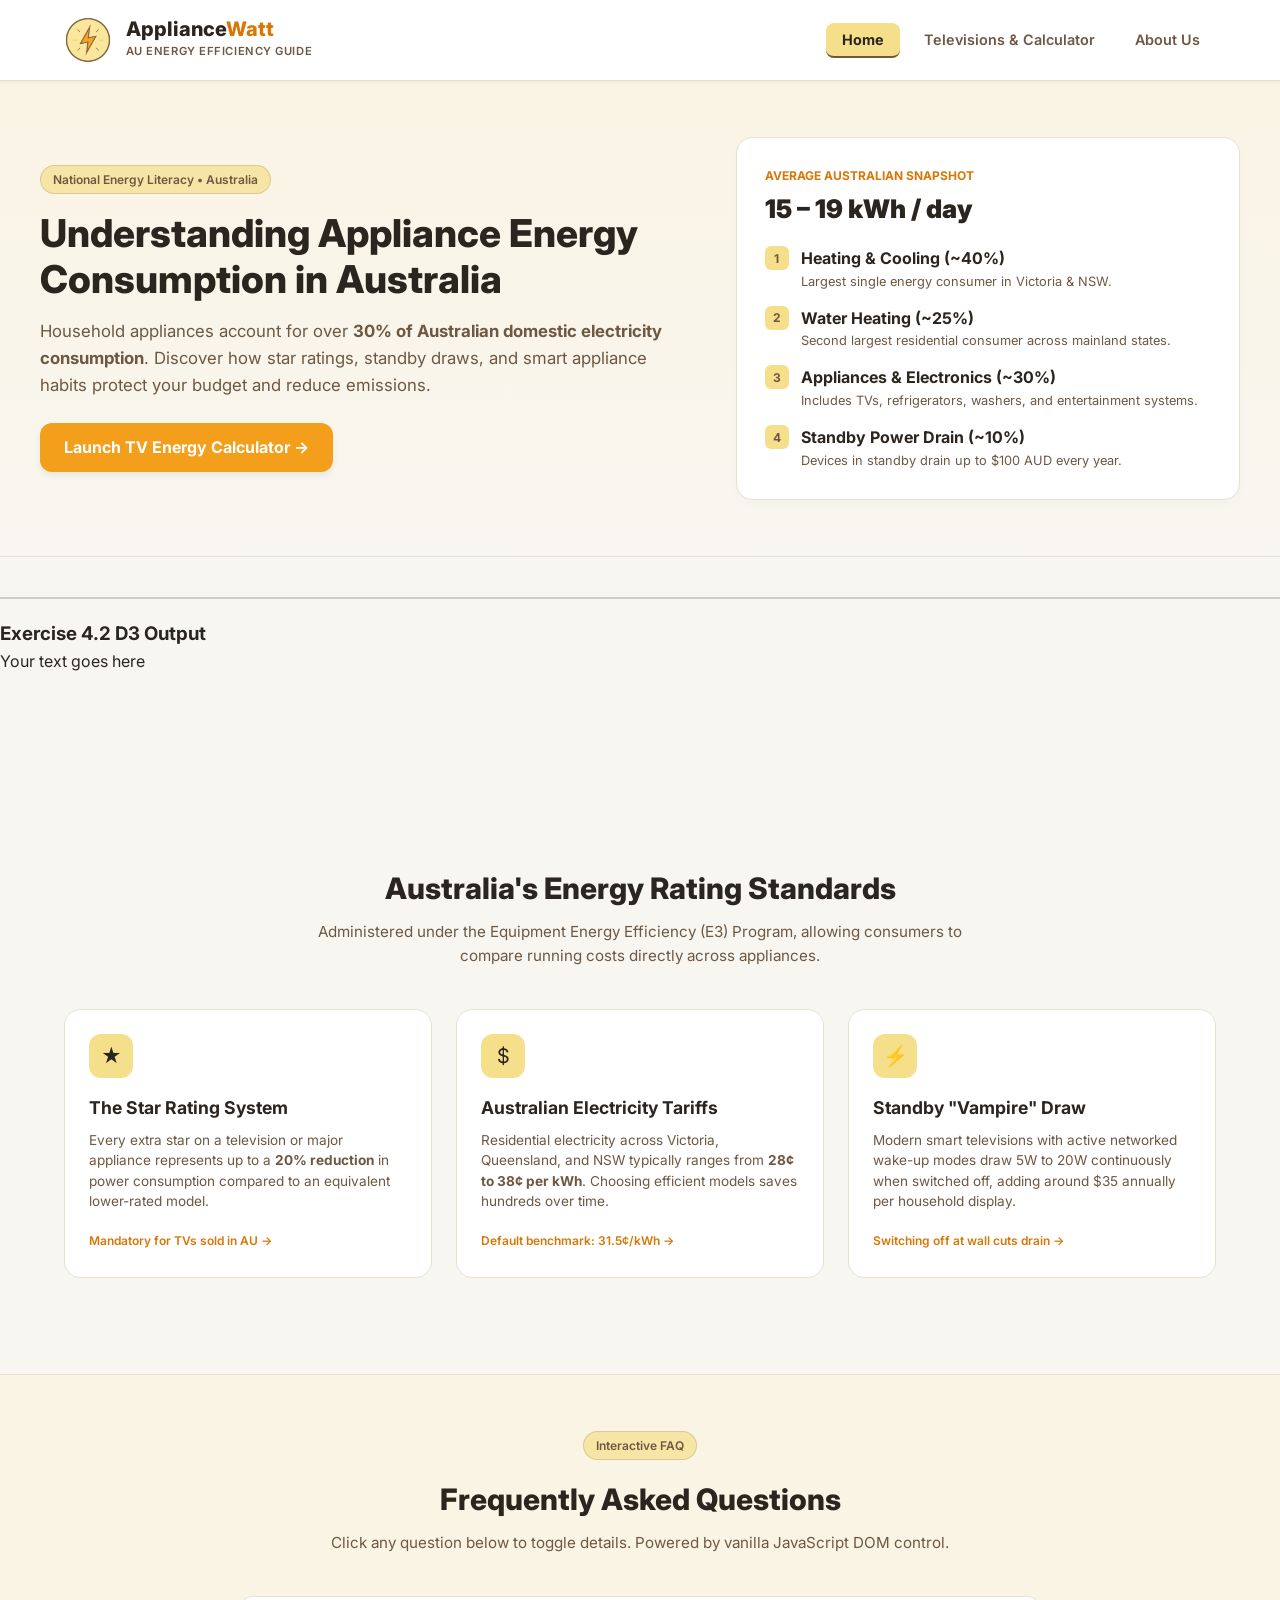
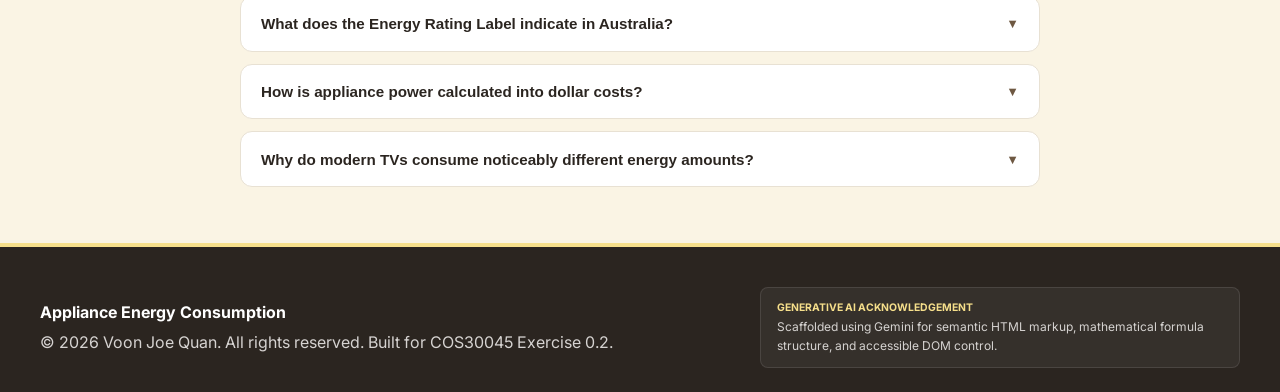
==== Exercise 0.2/energy-webpage-v1/index.html @ 12da2648 "Complete Exercises 4.1 and 4.2: Custom SVGs and introductory D3.js setup Added custom SVG landscape " ====
<!DOCTYPE html>
<html lang="en">
<head>
  <meta charset="UTF-8">
  <meta name="viewport" content="width=device-width, initial-scale=1.0">
  <title>Appliance Energy Consumption - Home</title>
  <link rel="stylesheet" href="css/styles.css">
  <script defer src="js/scripts.js"></script>
  <script defer src="js/main.js"></script>
  <!-- Load the D3 js library -->
  <script src="https://d3js.org/d3.v7.min.js"></script>
</head>
<body>

  <!-- Navigation Bar (Present across all pages) -->
  <header>
    <div class="navbar">
      <a href="index.html" class="nav-brand" title="Return to Home">
        <img src="images/PowerIcon.png" alt="Power Logo" class="brand-logo">
        <div class="brand-text">
          <span class="title">Appliance<span>Watt</span></span>
          <span class="subtitle">AU Energy Efficiency Guide</span>
        </div>
      </a>
      <ul class="nav-links">
        <li><a href="index.html" class="active">Home</a></li>
        <li><a href="televisions.html">Televisions &amp; Calculator</a></li>
        <li><a href="about.html">About Us</a></li>
      </ul>
    </div>
  </header>

  <!-- Hero Banner -->
  <section class="hero-section">
    <div class="hero-wrapper">
      <div class="hero-left">
        <span class="badge">National Energy Literacy • Australia</span>
        <h1>Understanding Appliance Energy Consumption in Australia</h1>
        <p>Household appliances account for over <strong>30% of Australian domestic electricity consumption</strong>. Discover how star ratings, standby draws, and smart appliance habits protect your budget and reduce emissions.</p>
        <a href="televisions.html" class="btn-primary">Launch TV Energy Calculator &rarr;</a>
      </div>

      <div class="hero-right">
        <div class="snapshot-card">
          <h3>Average Australian Snapshot</h3>
          <div class="snapshot-headline">15 – 19 kWh / day</div>
          <div class="snapshot-list">
            <div class="snapshot-item">
              <span class="snapshot-num">1</span>
              <div>
                <strong>Heating &amp; Cooling (~40%)</strong>
                <p>Largest single energy consumer in Victoria &amp; NSW.</p>
              </div>
            </div>
            <div class="snapshot-item">
              <span class="snapshot-num">2</span>
              <div>
                <strong>Water Heating (~25%)</strong>
                <p>Second largest residential consumer across mainland states.</p>
              </div>
            </div>
            <div class="snapshot-item">
              <span class="snapshot-num">3</span>
              <div>
                <strong>Appliances &amp; Electronics (~30%)</strong>
                <p>Includes TVs, refrigerators, washers, and entertainment systems.</p>
              </div>
            </div>
            <div class="snapshot-item">
              <span class="snapshot-num">4</span>
              <div>
                <strong>Standby Power Drain (~10%)</strong>
                <p>Devices in standby drain up to $100 AUD every year.</p>
              </div>
            </div>
          </div>
        </div>
      </div>
    </div>
  </section>

  <!-- Exercise 4.2 D3 Target Area -->
  <div id="d3-container" style="margin-top: 40px; padding-top: 20px; border-top: 2px solid #ccc;">
    <h3>Exercise 4.2 D3 Output</h3>
    <p>Your text goes here</p>
  </div>

  <svg id="d3-svg" width="200" height="150"></svg>

  <!-- Content 3-Card Grid -->
  <main class="container">
    <div class="section-header">
      <h2>Australia's Energy Rating Standards</h2>
      <p>Administered under the Equipment Energy Efficiency (E3) Program, allowing consumers to compare running costs directly across appliances.</p>
    </div>

    <div class="grid-3">
      <div class="grid-card">
        <div class="grid-card-icon">★</div>
        <h3>The Star Rating System</h3>
        <p>Every extra star on a television or major appliance represents up to a <strong>20% reduction</strong> in power consumption compared to an equivalent lower-rated model.</p>
        <span>Mandatory for TVs sold in AU &rarr;</span>
      </div>

      <div class="grid-card">
        <div class="grid-card-icon">$</div>
        <h3>Australian Electricity Tariffs</h3>
        <p>Residential electricity across Victoria, Queensland, and NSW typically ranges from <strong>28¢ to 38¢ per kWh</strong>. Choosing efficient models saves hundreds over time.</p>
        <span>Default benchmark: 31.5¢/kWh &rarr;</span>
      </div>

      <div class="grid-card">
        <div class="grid-card-icon">⚡</div>
        <h3>Standby "Vampire" Draw</h3>
        <p>Modern smart televisions with active networked wake-up modes draw 5W to 20W continuously when switched off, adding around $35 annually per household display.</p>
        <span>Switching off at wall cuts drain &rarr;</span>
      </div>
    </div>
  </main>

  <!-- FAQ Accordion (Hidden by default, pure JS interactivity) -->
  <section class="accordion-wrapper">
    <div class="accordion-container">
      <div class="section-header">
        <span class="badge">Interactive FAQ</span>
        <h2>Frequently Asked Questions</h2>
        <p>Click any question below to toggle details. Powered by vanilla JavaScript DOM control.</p>
      </div>

      <div class="faq-list">
        <div class="faq-item">
          <button type="button" class="faq-toggle" aria-expanded="false">
            <span>What does the Energy Rating Label indicate in Australia?</span>
            <span class="accordion-chevron">▼</span>
          </button>
          <div class="accordion-content">
            <p>The Energy Rating Label gives an appliance a star rating between 1 and 10 stars (with 6 stars being the standard benchmark, and 7 to 10 for super-efficient appliances). It also lists the tested annual energy consumption in kilowatt-hours (kWh) so you can directly compare running costs.</p>
          </div>
        </div>

        <div class="faq-item">
          <button type="button" class="faq-toggle" aria-expanded="false">
            <span>How is appliance power calculated into dollar costs?</span>
            <span class="accordion-chevron">▼</span>
          </button>
          <div class="accordion-content">
            <p>Divide the appliance wattage by 1,000 to convert to kilowatts (e.g. 100W = 0.1 kW). Multiply that by daily running hours to find daily kilowatt-hours (kWh). Then multiply by your retailer's electricity tariff in cents/kWh (e.g. 31.5¢ = $0.315 AUD).</p>
          </div>
        </div>

        <div class="faq-item">
          <button type="button" class="faq-toggle" aria-expanded="false">
            <span>Why do modern TVs consume noticeably different energy amounts?</span>
            <span class="accordion-chevron">▼</span>
          </button>
          <div class="accordion-content">
            <p>Panel technology, screen diagonal, and peak HDR brightness drastically alter power draw. Standard edge-lit LED screens use around 60W, while large 75" to 85" Mini-LED or high-luminance screens can exceed 220W during playback.</p>
          </div>
        </div>
      </div>
    </div>
  </section>

  <!-- Footer (Present across all pages) -->
  <footer>
    <div class="footer-inner">
      <div>
        <div class="footer-brand">Appliance Energy Consumption</div>
        <p>&copy; <span id="currentYear">2026</span> Voon Joe Quan. All rights reserved. Built for COS30045 Exercise 0.2.</p>
      </div>
      <div class="genai-box">
        <span class="genai-title">Generative AI Acknowledgement</span>
        <p>Scaffolded using Gemini for semantic HTML markup, mathematical formula structure, and accessible DOM control.</p>
      </div>
    </div>
  </footer>

</body>
</html>
---- Exercise 0.2/energy-webpage-v1/css/styles.css ----
@import url('https://fonts.googleapis.com/css2?family=Inter:wght@300;400;500;600;700;800&display=swap');

:root {
  --bg-main: #F8F6F0;
  --bg-card: #FFFFFF;
  --bg-pale: #FAF4E4;
  --bg-inner: #FFFDF9;
  --color-yellow: #F6DF8B;
  --color-amber: #F49F1C;
  --color-darkamber: #D97706;
  --color-brown: #6E5842;
  --color-dark: #2B2520;
  --color-border: #E8E1D3;
  --color-error: #e11d48;
}

* {
  box-sizing: border-box;
  margin: 0;
  padding: 0;
}

body {
  font-family: 'Inter', sans-serif;
  background-color: var(--bg-main);
  color: var(--color-dark);
  line-height: 1.6;
  min-height: 100vh;
  display: flex;
  flex-direction: column;
}

/* Header & Navigation */
header {
  position: sticky;
  top: 0;
  z-index: 40;
  background-color: rgba(255, 255, 255, 0.95);
  backdrop-filter: blur(8px);
  border-bottom: 1px solid var(--color-border);
  box-shadow: 0 1px 3px rgba(0, 0, 0, 0.05);
}

.navbar {
  max-width: 1200px;
  margin: 0 auto;
  padding: 1rem 1.5rem;
  display: flex;
  align-items: center;
  justify-content: space-between;
}

.nav-brand {
  display: flex;
  align-items: center;
  gap: 0.85rem;
  text-decoration: none;
}

.brand-logo {
  width: 48px;
  height: 48px;
  object-fit: contain;
  transition: transform 0.3s ease;
}

.nav-brand:hover .brand-logo {
  transform: scale(1.06);
}

.brand-text .title {
  display: block;
  font-size: 1.25rem;
  font-weight: 800;
  color: var(--color-dark);
  line-height: 1;
}

.brand-text .title span {
  color: var(--color-darkamber);
}

.brand-text .subtitle {
  display: block;
  font-size: 0.7rem;
  font-weight: 600;
  letter-spacing: 0.05em;
  text-transform: uppercase;
  color: var(--color-brown);
  margin-top: 4px;
}

.nav-links {
  list-style: none;
  display: flex;
  gap: 0.5rem;
}

.nav-links a {
  text-decoration: none;
  font-size: 0.9rem;
  font-weight: 600;
  color: var(--color-brown);
  padding: 0.5rem 1rem;
  border-radius: 8px;
  transition: all 0.2s ease;
}

.nav-links a:hover {
  background-color: rgba(246, 223, 139, 0.5);
  color: var(--color-dark);
}

.nav-links a.active {
  background-color: var(--color-yellow);
  color: var(--color-dark);
  border-bottom: 2px solid var(--color-brown);
  font-weight: 700;
}

/* Layout Container */
.container {
  max-width: 1200px;
  margin: 0 auto;
  padding: 2.5rem 1.5rem;
  flex: 1;
  width: 100%;
}

/* Hero Section */
.hero-section {
  background: linear-gradient(to bottom, #FAF4E4, #F8F6F0);
  border-bottom: 1px solid var(--color-border);
  padding: 3.5rem 1.5rem;
}

.hero-wrapper {
  max-width: 1200px;
  margin: 0 auto;
  display: grid;
  grid-template-columns: 1.3fr 1fr;
  gap: 2.5rem;
  align-items: center;
}

@media (max-width: 900px) {
  .hero-wrapper {
    grid-template-columns: 1fr;
  }
}

.badge {
  display: inline-block;
  padding: 0.25rem 0.75rem;
  border-radius: 9999px;
  background-color: rgba(246, 223, 139, 0.7);
  border: 1px solid rgba(110, 88, 66, 0.2);
  color: var(--color-brown);
  font-size: 0.75rem;
  font-weight: 600;
  margin-bottom: 1rem;
}

.hero-left h1 {
  font-size: 2.4rem;
  font-weight: 800;
  line-height: 1.2;
  color: var(--color-dark);
  margin-bottom: 1rem;
}

.hero-left p {
  font-size: 1.05rem;
  color: var(--color-brown);
  line-height: 1.6;
  margin-bottom: 1.5rem;
}

.btn-primary {
  display: inline-block;
  padding: 0.75rem 1.5rem;
  background-color: var(--color-amber);
  color: #fff;
  font-weight: 700;
  border-radius: 12px;
  text-decoration: none;
  border: none;
  cursor: pointer;
  box-shadow: 0 4px 6px rgba(0,0,0,0.06);
  transition: all 0.2s ease;
}

.btn-primary:hover {
  background-color: var(--color-darkamber);
}

/* Infographic Snapshot Card */
.snapshot-card {
  background: var(--bg-card);
  border-radius: 16px;
  padding: 1.75rem;
  border: 1px solid var(--color-border);
  box-shadow: 0 4px 10px rgba(0,0,0,0.02);
}

.snapshot-card h3 {
  font-size: 0.75rem;
  font-weight: 700;
  text-transform: uppercase;
  color: var(--color-darkamber);
  margin-bottom: 0.25rem;
}

.snapshot-headline {
  font-size: 1.6rem;
  font-weight: 900;
  color: var(--color-dark);
  margin-bottom: 1rem;
}

.snapshot-list {
  display: flex;
  flex-direction: column;
  gap: 0.85rem;
}

.snapshot-item {
  display: flex;
  gap: 0.75rem;
  align-items: flex-start;
}

.snapshot-num {
  width: 24px;
  height: 24px;
  border-radius: 6px;
  background-color: var(--color-yellow);
  color: var(--color-brown);
  display: flex;
  align-items: center;
  justify-content: center;
  font-size: 0.75rem;
  font-weight: 700;
  flex-shrink: 0;
}

.snapshot-item p {
  font-size: 0.8rem;
  color: var(--color-brown);
}

/* Feature 3-Grid */
.section-header {
  text-align: center;
  max-width: 650px;
  margin: 0 auto 2.5rem;
}

.section-header h2 {
  font-size: 1.85rem;
  font-weight: 800;
}

.section-header p {
  font-size: 0.95rem;
  color: var(--color-brown);
  margin-top: 0.5rem;
}

.grid-3 {
  display: grid;
  grid-template-columns: repeat(auto-fit, minmax(280px, 1fr));
  gap: 1.5rem;
  margin-bottom: 3.5rem;
}

.grid-card {
  background: var(--bg-card);
  border: 1px solid var(--color-border);
  border-radius: 16px;
  padding: 1.5rem;
  transition: border-color 0.2s;
}

.grid-card:hover {
  border-color: var(--color-amber);
}

.grid-card-icon {
  width: 44px;
  height: 44px;
  border-radius: 12px;
  background-color: var(--color-yellow);
  display: flex;
  align-items: center;
  justify-content: center;
  font-size: 1.25rem;
  margin-bottom: 1rem;
}

.grid-card h3 {
  font-size: 1.1rem;
  font-weight: 700;
  margin-bottom: 0.5rem;
}

.grid-card p {
  font-size: 0.85rem;
  color: var(--color-brown);
  line-height: 1.5;
  margin-bottom: 1rem;
}

.grid-card span {
  font-size: 0.75rem;
  font-weight: 600;
  color: var(--color-darkamber);
}

/* FAQ Accordion Section */
.accordion-wrapper {
  background-color: var(--bg-pale);
  border-top: 1px solid var(--color-border);
  padding: 3.5rem 1.5rem;
}

.accordion-container {
  max-width: 800px;
  margin: 0 auto;
}

.faq-list {
  display: flex;
  flex-direction: column;
  gap: 0.75rem;
  margin-top: 2rem;
}

.faq-item {
  background: var(--bg-card);
  border: 1px solid var(--color-border);
  border-radius: 12px;
  overflow: hidden;
}

.faq-toggle {
  width: 100%;
  padding: 1.15rem 1.25rem;
  text-align: left;
  background: none;
  border: none;
  font-size: 0.95rem;
  font-weight: 700;
  color: var(--color-dark);
  display: flex;
  justify-content: space-between;
  align-items: center;
  cursor: pointer;
}

.faq-toggle:hover {
  background-color: rgba(246, 223, 139, 0.2);
}

.accordion-chevron {
  transition: transform 0.3s ease;
  font-size: 0.8rem;
  color: var(--color-brown);
}

.faq-toggle.active .accordion-chevron {
  transform: rotate(180deg);
}

.accordion-content {
  max-height: 0;
  overflow: hidden;
  transition: max-height 0.35s ease;
  background-color: var(--bg-inner);
}

.accordion-content p {
  padding: 1rem 1.25rem;
  font-size: 0.85rem;
  color: var(--color-brown);
  line-height: 1.6;
}

/* Calculator Component */
.calculator-box {
  background: linear-gradient(135deg, #FFFFFF, rgba(250, 244, 228, 0.5));
  border: 2px solid var(--color-yellow);
  border-radius: 16px;
  padding: 2rem;
  box-shadow: 0 4px 12px rgba(0, 0, 0, 0.03);
}

.calculator-header {
  display: flex;
  gap: 1rem;
  align-items: center;
  border-bottom: 1px solid var(--color-border);
  padding-bottom: 1.25rem;
  margin-bottom: 1.75rem;
}

.calc-icon {
  width: 42px;
  height: 42px;
  border-radius: 50%;
  background: var(--color-yellow);
  display: flex;
  align-items: center;
  justify-content: center;
  font-size: 1.2rem;
}

.calc-layout {
  display: grid;
  grid-template-columns: 1fr 1.35fr;
  gap: 2rem;
}

@media (max-width: 850px) {
  .calc-layout {
    grid-template-columns: 1fr;
  }
}

.form-group {
  margin-bottom: 1.15rem;
}

.form-group label {
  display: block;
  font-size: 0.75rem;
  font-weight: 700;
  text-transform: uppercase;
  letter-spacing: 0.05em;
  margin-bottom: 0.4rem;
}

.form-group select,
.form-group input {
  width: 100%;
  padding: 0.65rem 0.85rem;
  background: #FFF;
  border: 1px solid rgba(110, 88, 66, 0.3);
  border-radius: 10px;
  font-size: 0.9rem;
  font-weight: 600;
  font-family: inherit;
  color: var(--color-dark);
}

.form-group select:focus,
.form-group input:focus {
  outline: 2px solid var(--color-amber);
}

.field-msg {
  font-size: 0.72rem;
  color: var(--color-brown);
  margin-top: 0.25rem;
  display: block;
}

.field-error {
  color: var(--color-error);
  font-size: 0.72rem;
  font-weight: 600;
  display: none;
  margin-top: 0.25rem;
}

.btn-group {
  display: flex;
  gap: 0.75rem;
  margin-top: 1rem;
}

.btn-reset {
  padding: 0.75rem 1.25rem;
  background: #fff;
  border: 1px solid rgba(110, 88, 66, 0.3);
  color: var(--color-brown);
  font-weight: 600;
  border-radius: 12px;
  cursor: pointer;
}

.btn-reset:hover {
  background: #F8F6F0;
}

/* Results Panel */
.results-card {
  background: #FFFFFF;
  border: 1px solid var(--color-border);
  border-radius: 14px;
  padding: 1.5rem;
  display: flex;
  flex-direction: column;
  justify-content: space-between;
}

.results-badge-bar {
  display: flex;
  justify-content: space-between;
  align-items: center;
  border-bottom: 1px solid #f0ede6;
  padding-bottom: 0.75rem;
  margin-bottom: 1rem;
}

.live-pill {
  font-size: 0.7rem;
  font-weight: 600;
  padding: 0.2rem 0.6rem;
  background: #dcfce7;
  color: #166534;
  border-radius: 9999px;
}

.metrics-row {
  display: grid;
  grid-template-columns: 1fr 1fr;
  gap: 1rem;
  margin-bottom: 1.25rem;
}

.metric-highlight {
  background: var(--bg-pale);
  border: 1px solid var(--color-yellow);
  padding: 1rem;
  border-radius: 10px;
}

.metric-highlight.alt {
  background: #fbfbfa;
  border: 1px solid #e7e5e4;
}

.metric-highlight .label {
  font-size: 0.75rem;
  color: var(--color-brown);
  display: block;
}

.metric-highlight .value {
  font-size: 1.6rem;
  font-weight: 900;
  color: var(--color-dark);
}

.data-table {
  width: 100%;
  border-collapse: collapse;
  font-size: 0.8rem;
  border: 1px solid #e5e5e5;
  border-radius: 8px;
  overflow: hidden;
}

.data-table th, .data-table td {
  padding: 0.6rem 0.75rem;
  text-align: left;
}

.data-table thead {
  background: #f4f3ef;
  color: var(--color-brown);
}

.data-table tbody tr {
  border-bottom: 1px solid #f0ede6;
}

.footnote {
  font-size: 0.7rem;
  color: var(--color-brown);
  margin-top: 1rem;
  border-top: 1px solid #f0ede6;
  padding-top: 0.75rem;
}

/* Footer */
footer {
  background-color: var(--color-dark);
  color: #d6d3d1;
  border-top: 4px solid var(--color-yellow);
  padding: 2.5rem 1.5rem 1.5rem;
  margin-top: auto;
}

.footer-inner {
  max-width: 1200px;
  margin: 0 auto;
  display: flex;
  flex-wrap: wrap;
  justify-content: space-between;
  gap: 1.5rem;
  align-items: center;
}

.footer-brand {
  font-size: 1rem;
  font-weight: 700;
  color: #fff;
  margin-bottom: 0.25rem;
}

.genai-box {
  background: rgba(255, 255, 255, 0.05);
  border: 1px solid rgba(255, 255, 255, 0.1);
  padding: 0.75rem 1rem;
  border-radius: 8px;
  max-width: 480px;
  font-size: 0.75rem;
}

.genai-title {
  color: var(--color-yellow);
  font-weight: 700;
  text-transform: uppercase;
  font-size: 0.65rem;
  display: block;
}
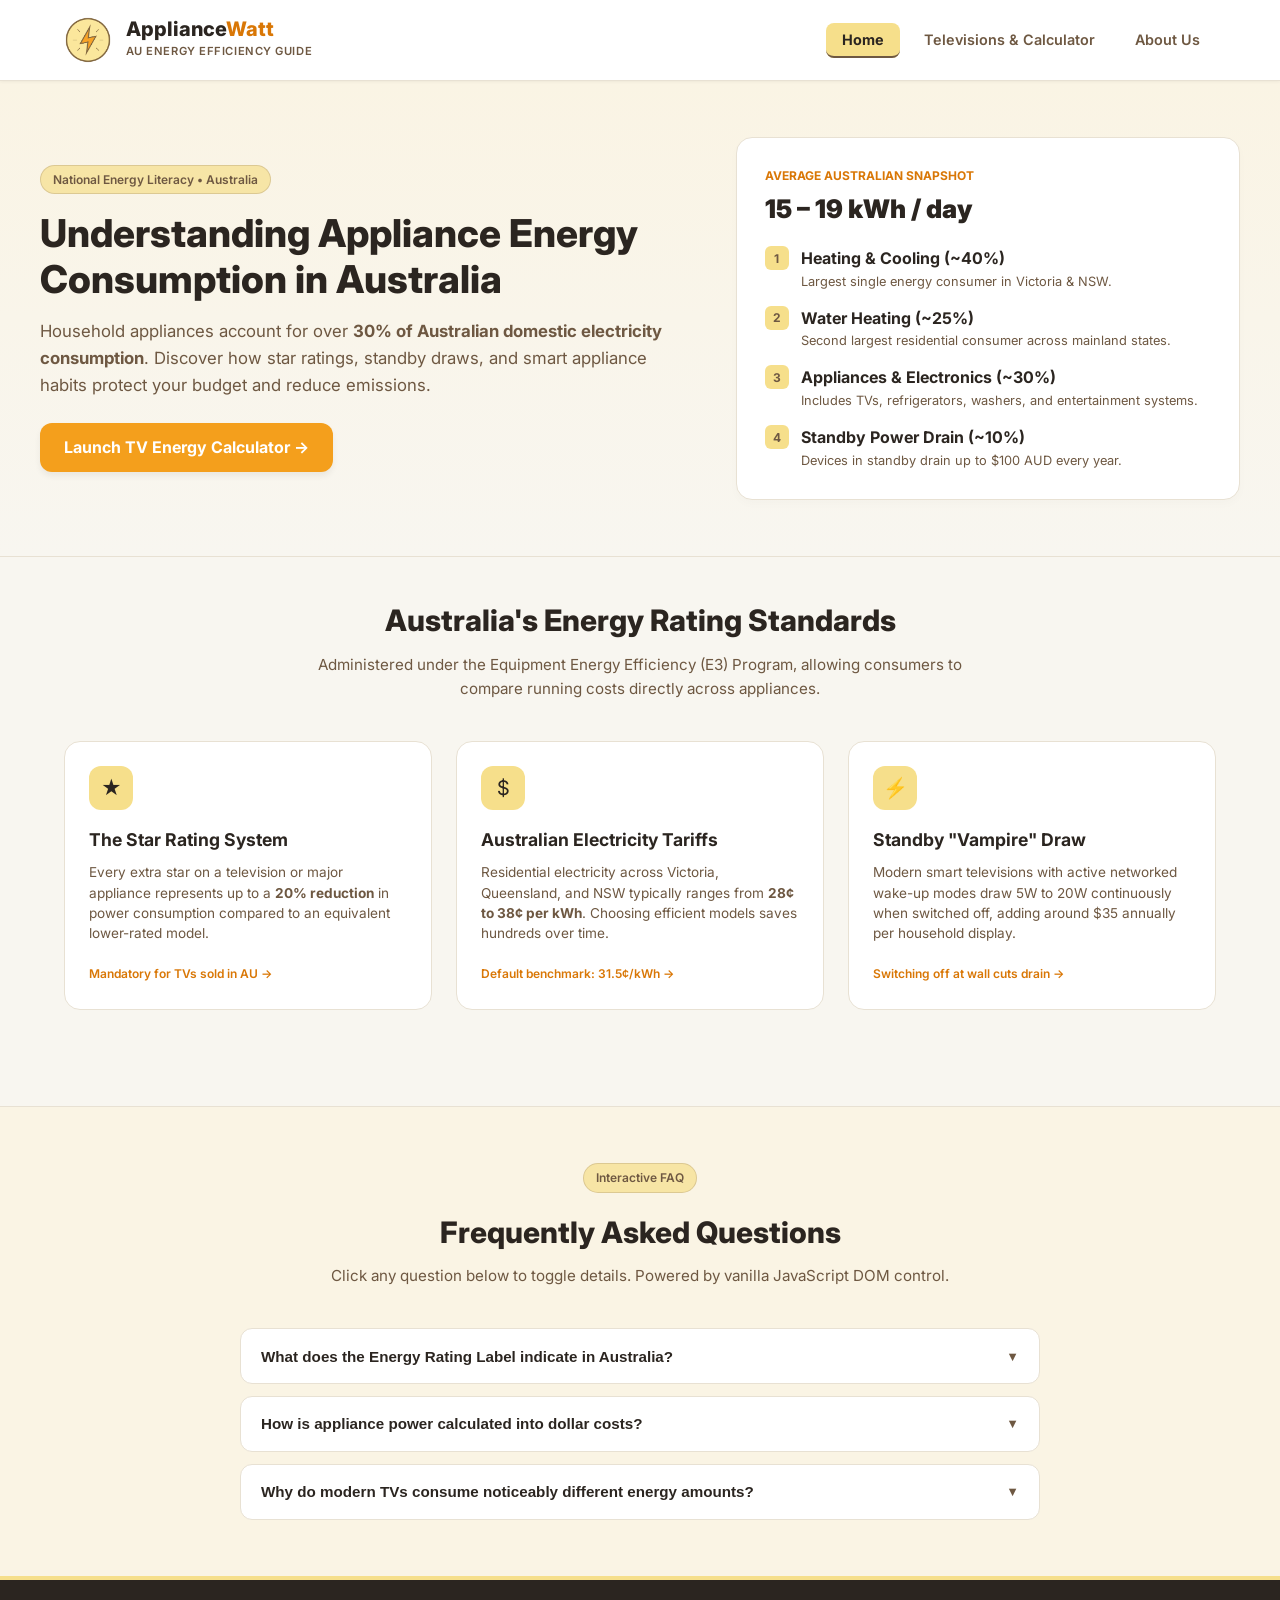
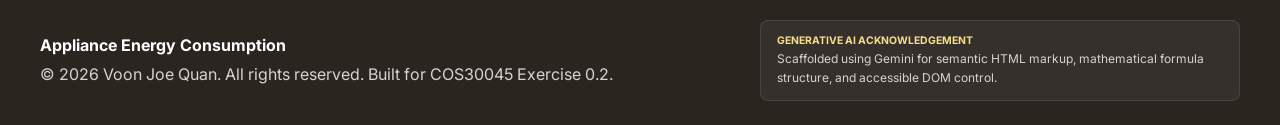
==== commit 89f9b414: "Set up responsive SVG canvas and test rectangle for Exercise 4.3 Scaffolded D3.js SVG appending and " ====
--- a/Exercise 0.2/energy-webpage-v1/index.html
+++ b/Exercise 0.2/energy-webpage-v1/index.html
@@ -80,12 +80,7 @@
   </section>
 
   <!-- Exercise 4.2 D3 Target Area -->
-  <div id="d3-container" style="margin-top: 40px; padding-top: 20px; border-top: 2px solid #ccc;">
-    <h3>Exercise 4.2 D3 Output</h3>
-    <p>Your text goes here</p>
-  </div>
-
-  <svg id="d3-svg" width="200" height="150"></svg>
+  <div class="responsive-svg-container"></div>
 
   <!-- Content 3-Card Grid -->
   <main class="container">
--- a/Exercise 0.2/energy-webpage-v1/css/styles.css
+++ b/Exercise 0.2/energy-webpage-v1/css/styles.css
@@ -625,4 +625,11 @@
   text-transform: uppercase;
   font-size: 0.65rem;
   display: block;
+}
+
+.responsive-svg-container {
+  margin-right: auto;
+  margin-left: auto;
+  width: 100%;
+  max-width: 1200px;
 }
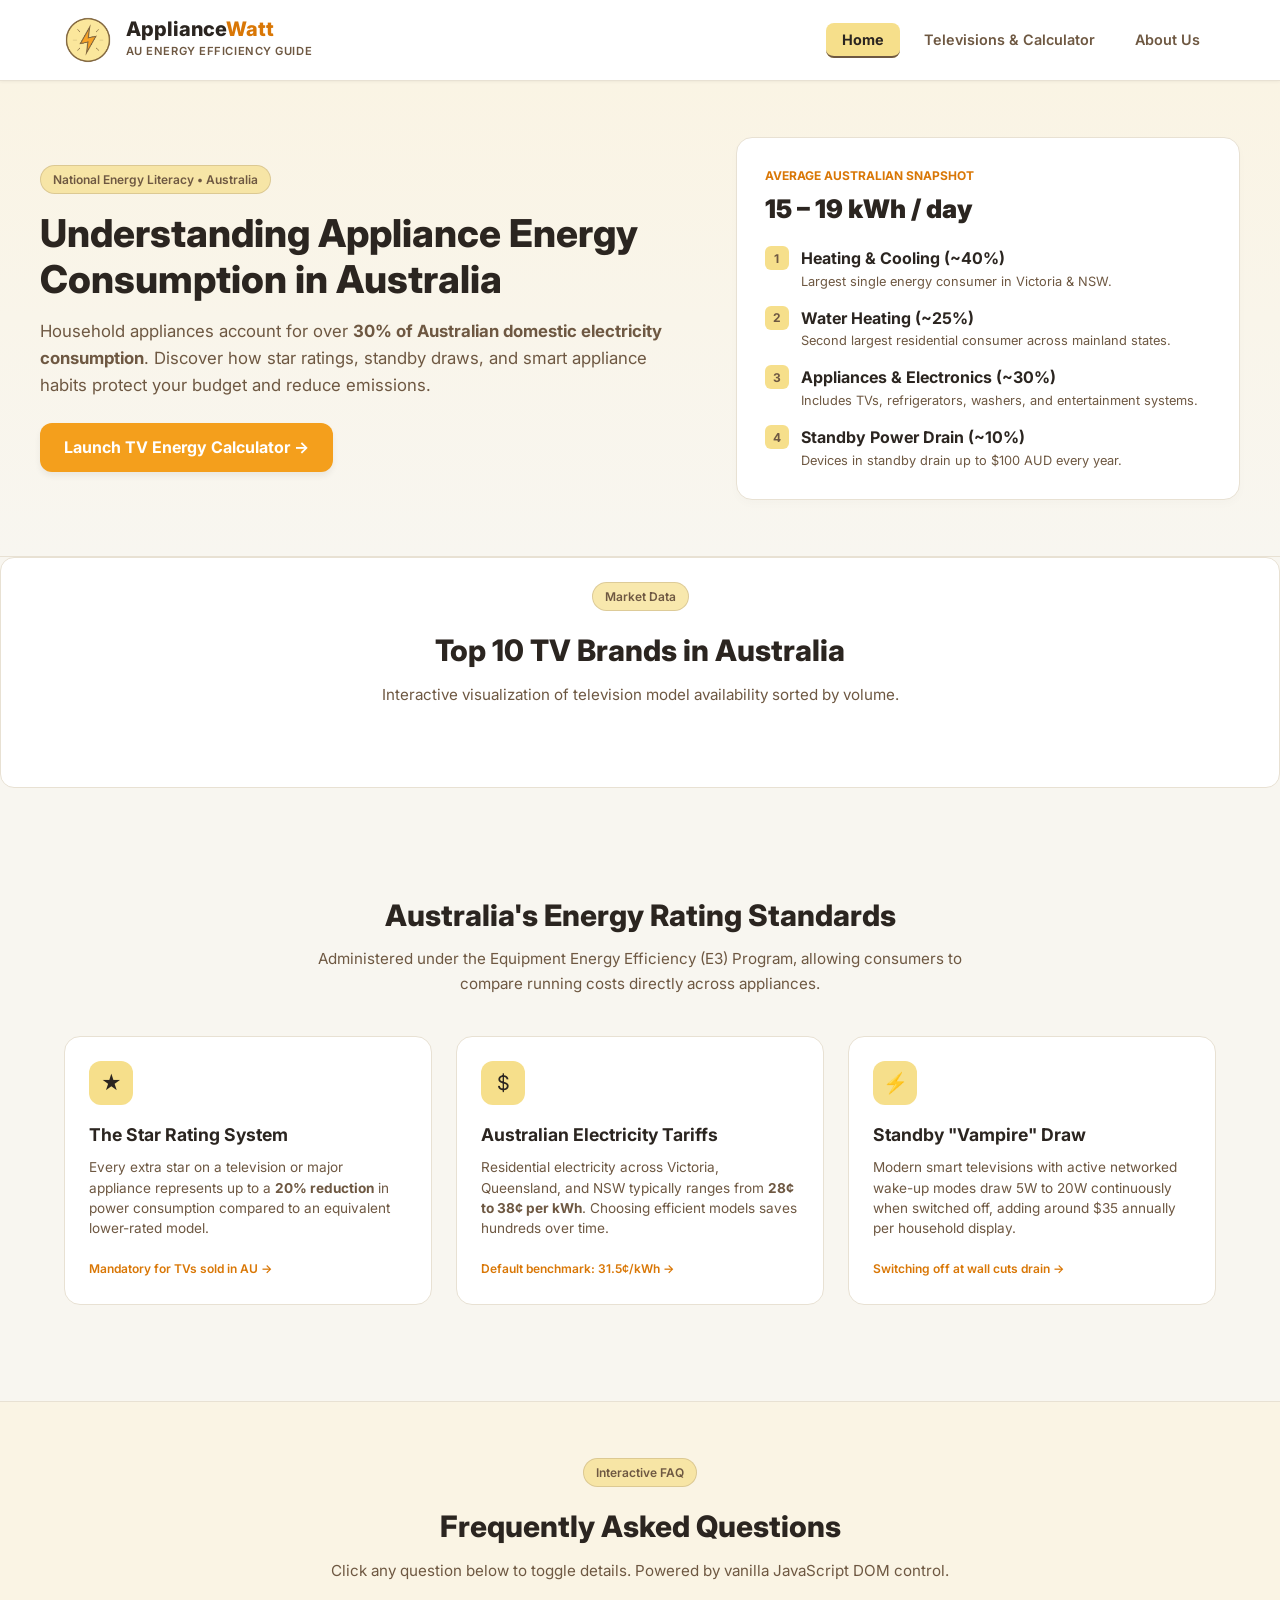
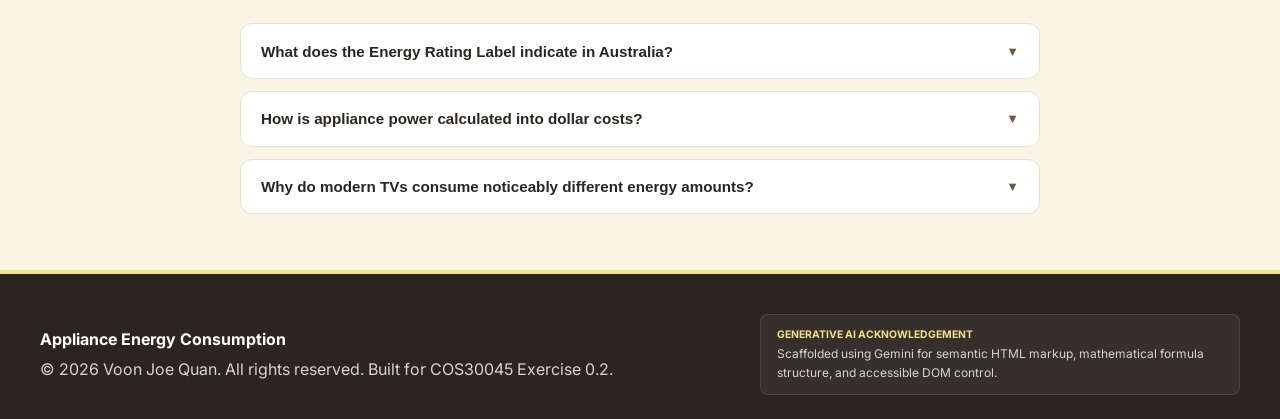
==== commit 1a522ec9: "Refine chart UI: integrate into centered card and filter Top 10 brands" ====
--- a/Exercise 0.2/energy-webpage-v1/index.html
+++ b/Exercise 0.2/energy-webpage-v1/index.html
@@ -79,8 +79,20 @@
     </div>
   </section>
 
-  <!-- Exercise 4.2 D3 Target Area -->
-  <div class="responsive-svg-container"></div>
+  <!-- NEW: D3 Chart Section -->
+  <div class="results-card" style="margin-bottom: 4rem;">
+      
+    <!-- Moved the header INSIDE the card -->
+    <div class="section-header" style="margin-bottom: 1.5rem;">
+      <span class="badge">Market Data</span>
+      <h2>Top 10 TV Brands in Australia</h2>
+      <p>Interactive visualization of television model availability sorted by volume.</p>
+    </div>
+
+    <!-- The D3 Chart Container -->
+    <div class="responsive-svg-container"></div>
+      
+  </div>
 
   <!-- Content 3-Card Grid -->
   <main class="container">
--- a/Exercise 0.2/energy-webpage-v1/css/styles.css
+++ b/Exercise 0.2/energy-webpage-v1/css/styles.css
@@ -627,9 +627,36 @@
   display: block;
 }
 
+/* D3 Interactive Chart Styles */
 .responsive-svg-container {
-  margin-right: auto;
-  margin-left: auto;
+  margin: 0 auto;
   width: 100%;
-  max-width: 1200px;
+  max-width: 850px; /* Slightly wider for breathing room */
+  padding: 1rem 0;
+}
+
+.bar-rect {
+  fill: var(--color-amber); /* Matches your primary button color */
+  cursor: pointer;
+  transition: fill 0.3s ease, filter 0.3s ease;
+}
+
+.bar-rect:hover {
+  fill: var(--color-darkamber);
+  filter: drop-shadow(0 4px 6px rgba(217, 119, 6, 0.25)); /* Soft shadow on hover */
+}
+
+.bar-label {
+  font-family: 'Inter', sans-serif;
+  font-size: 13.5px;
+  font-weight: 600;
+  fill: var(--color-brown);
+  text-transform: capitalize;
+}
+
+.bar-value {
+  font-family: 'Inter', sans-serif;
+  font-size: 13px;
+  font-weight: 700;
+  fill: var(--color-dark);
 }
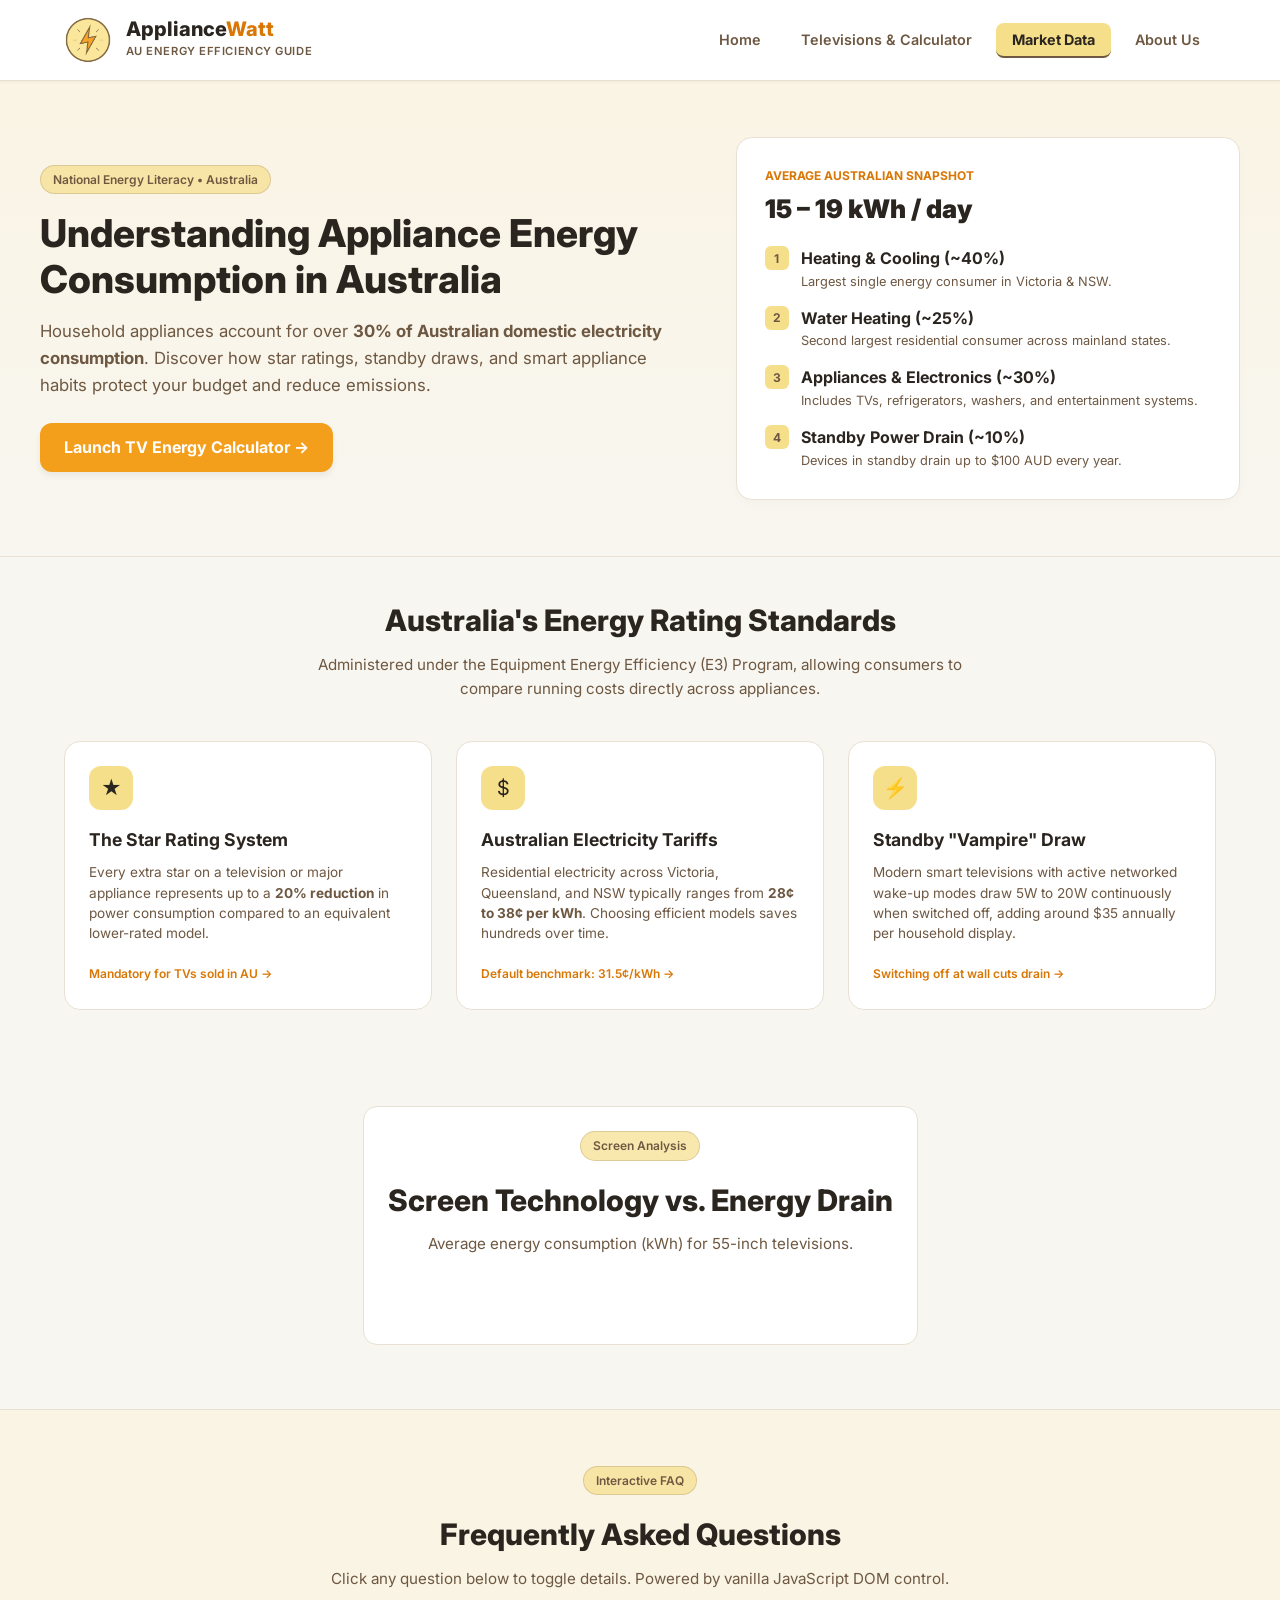
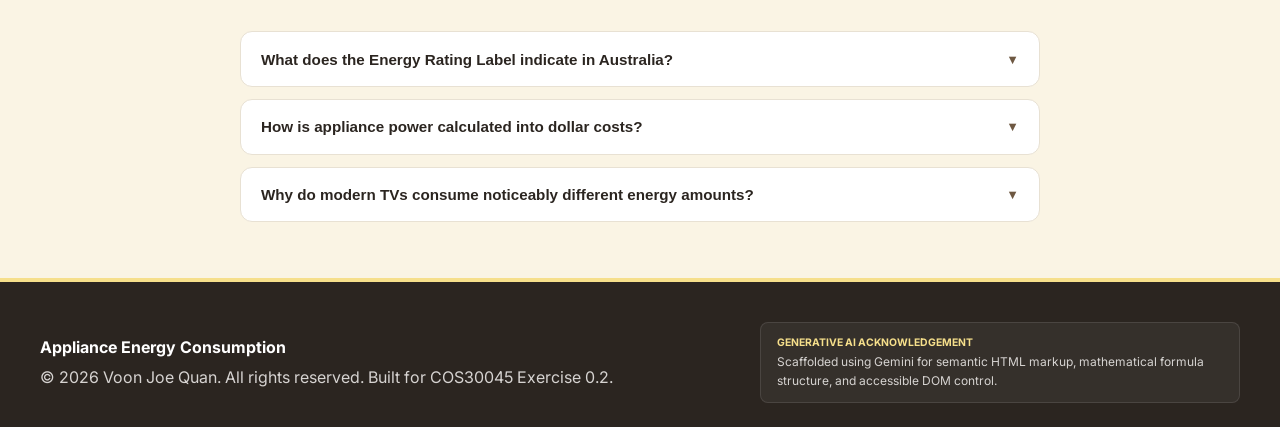
==== commit 0e6a4013: "Separate Top 10 TV brands chart into independent page and fix footer layout" ====
--- a/Exercise 0.2/energy-webpage-v1/index.html
+++ b/Exercise 0.2/energy-webpage-v1/index.html
@@ -6,7 +6,7 @@
   <title>Appliance Energy Consumption - Home</title>
   <link rel="stylesheet" href="css/styles.css">
   <script defer src="js/scripts.js"></script>
-  <script defer src="js/main.js"></script>
+  <script defer src="js/bar-chart.js"></script>
   <!-- Load the D3 js library -->
   <script src="https://d3js.org/d3.v7.min.js"></script>
 </head>
@@ -23,8 +23,9 @@
         </div>
       </a>
       <ul class="nav-links">
-        <li><a href="index.html" class="active">Home</a></li>
+        <li><a href="index.html">Home</a></li>
         <li><a href="televisions.html">Televisions &amp; Calculator</a></li>
+        <li><a href="market-data.html" class="active">Market Data</a></li>
         <li><a href="about.html">About Us</a></li>
       </ul>
     </div>
@@ -79,21 +80,6 @@
     </div>
   </section>
 
-  <!-- NEW: D3 Chart Section -->
-  <div class="results-card" style="margin-bottom: 4rem;">
-      
-    <!-- Moved the header INSIDE the card -->
-    <div class="section-header" style="margin-bottom: 1.5rem;">
-      <span class="badge">Market Data</span>
-      <h2>Top 10 TV Brands in Australia</h2>
-      <p>Interactive visualization of television model availability sorted by volume.</p>
-    </div>
-
-    <!-- The D3 Chart Container -->
-    <div class="responsive-svg-container"></div>
-      
-  </div>
-
   <!-- Content 3-Card Grid -->
   <main class="container">
     <div class="section-header">
@@ -124,6 +110,20 @@
       </div>
     </div>
   </main>
+
+  <!-- Centered Vertical Bar Chart Section -->
+  <div class="results-card" style="max-width: 850px; margin: 0 auto 4rem auto;">
+    
+    <div class="section-header" style="margin-bottom: 2rem; text-align: center;">
+      <span class="badge" style="margin: 0 auto 1rem auto; display: table;">Screen Analysis</span>
+      <h2>Screen Technology vs. Energy Drain</h2>
+      <p>Average energy consumption (kWh) for 55-inch televisions.</p>
+    </div>
+
+  <!-- The D3 Chart Container -->
+  <div id="bar-chart" class="responsive-svg-container"></div>
+    
+  </div>
 
   <!-- FAQ Accordion (Hidden by default, pure JS interactivity) -->
   <section class="accordion-wrapper">
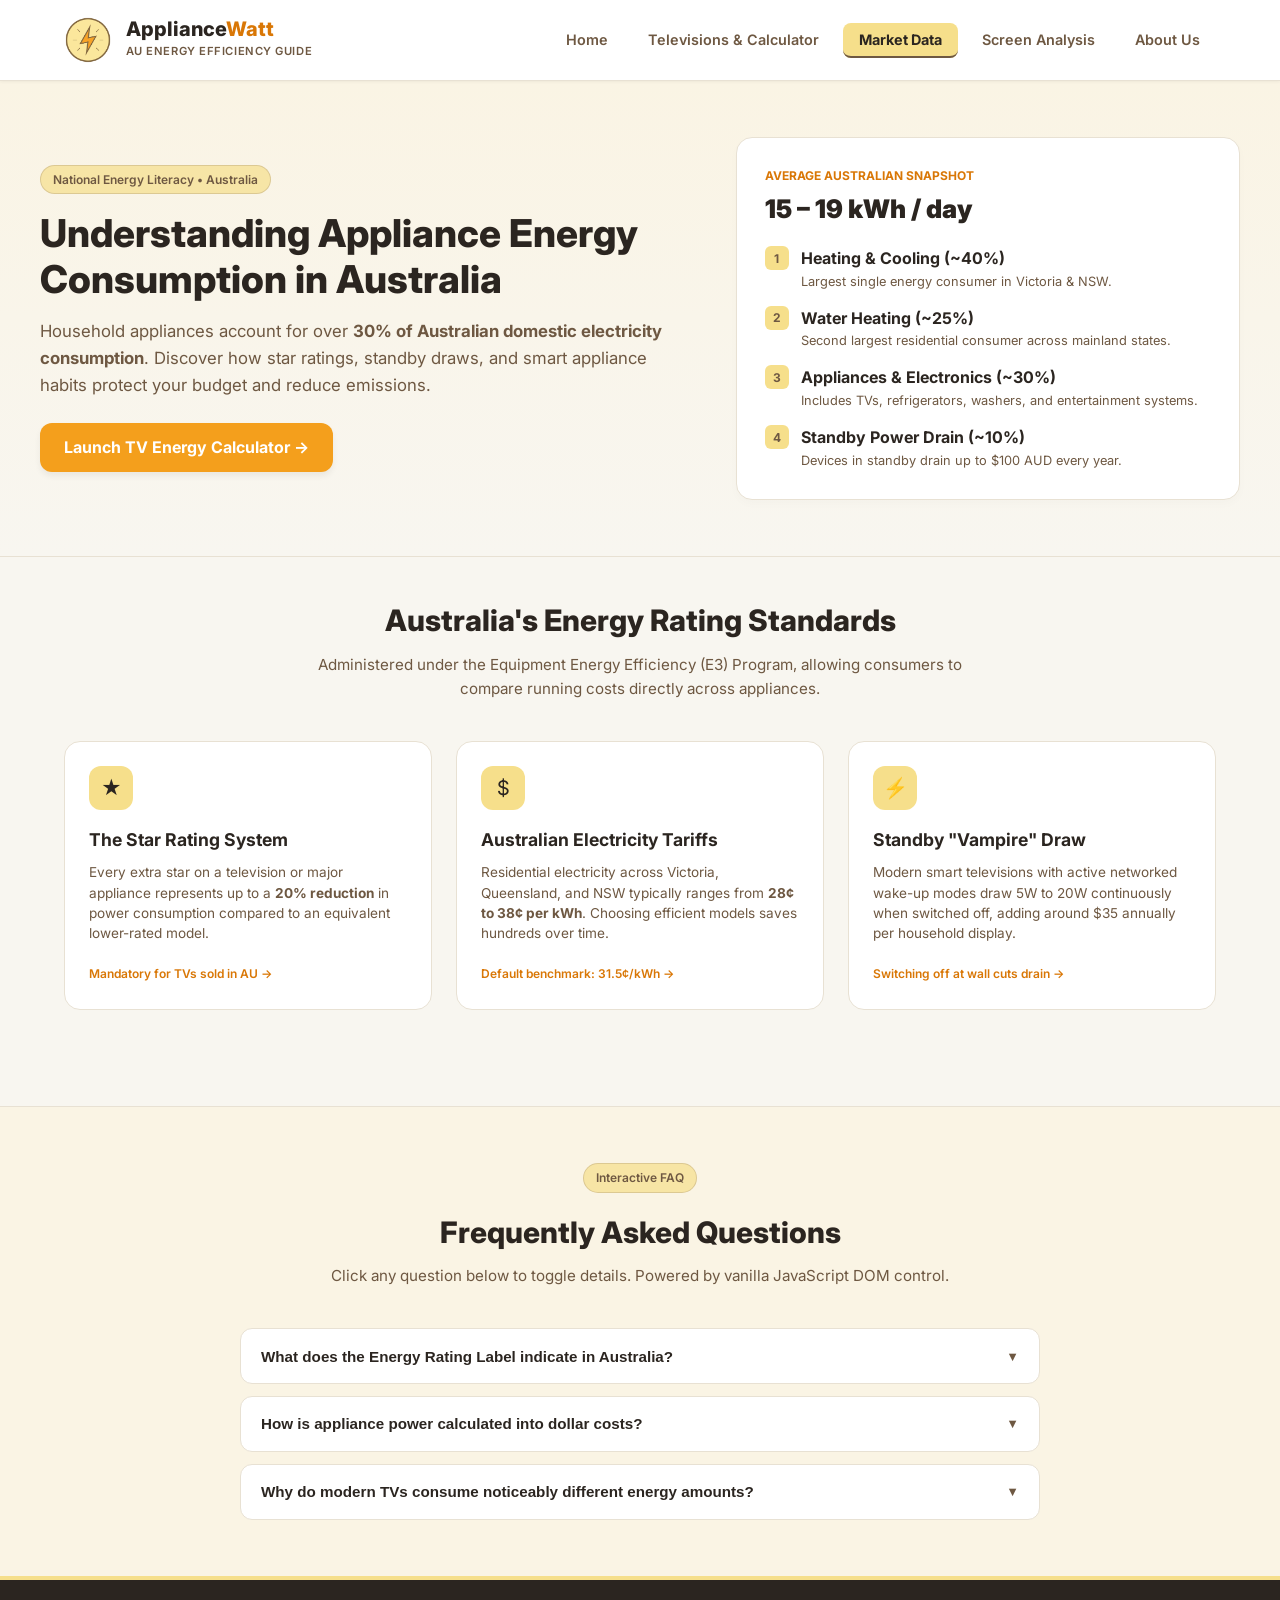
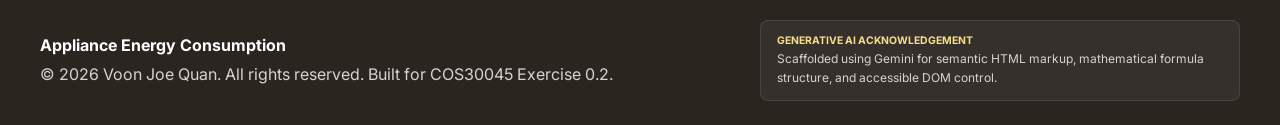
==== commit d78f3d37: "Expand visualization suite: Create Screen Analysis page with D3 vertical bar chart and historical sp" ====
--- a/Exercise 0.2/energy-webpage-v1/index.html
+++ b/Exercise 0.2/energy-webpage-v1/index.html
@@ -26,6 +26,7 @@
         <li><a href="index.html">Home</a></li>
         <li><a href="televisions.html">Televisions &amp; Calculator</a></li>
         <li><a href="market-data.html" class="active">Market Data</a></li>
+        <li><a href="screen-analysis.html">Screen Analysis</a></li>
         <li><a href="about.html">About Us</a></li>
       </ul>
     </div>
@@ -111,19 +112,6 @@
     </div>
   </main>
 
-  <!-- Centered Vertical Bar Chart Section -->
-  <div class="results-card" style="max-width: 850px; margin: 0 auto 4rem auto;">
-    
-    <div class="section-header" style="margin-bottom: 2rem; text-align: center;">
-      <span class="badge" style="margin: 0 auto 1rem auto; display: table;">Screen Analysis</span>
-      <h2>Screen Technology vs. Energy Drain</h2>
-      <p>Average energy consumption (kWh) for 55-inch televisions.</p>
-    </div>
-
-  <!-- The D3 Chart Container -->
-  <div id="bar-chart" class="responsive-svg-container"></div>
-    
-  </div>
 
   <!-- FAQ Accordion (Hidden by default, pure JS interactivity) -->
   <section class="accordion-wrapper">
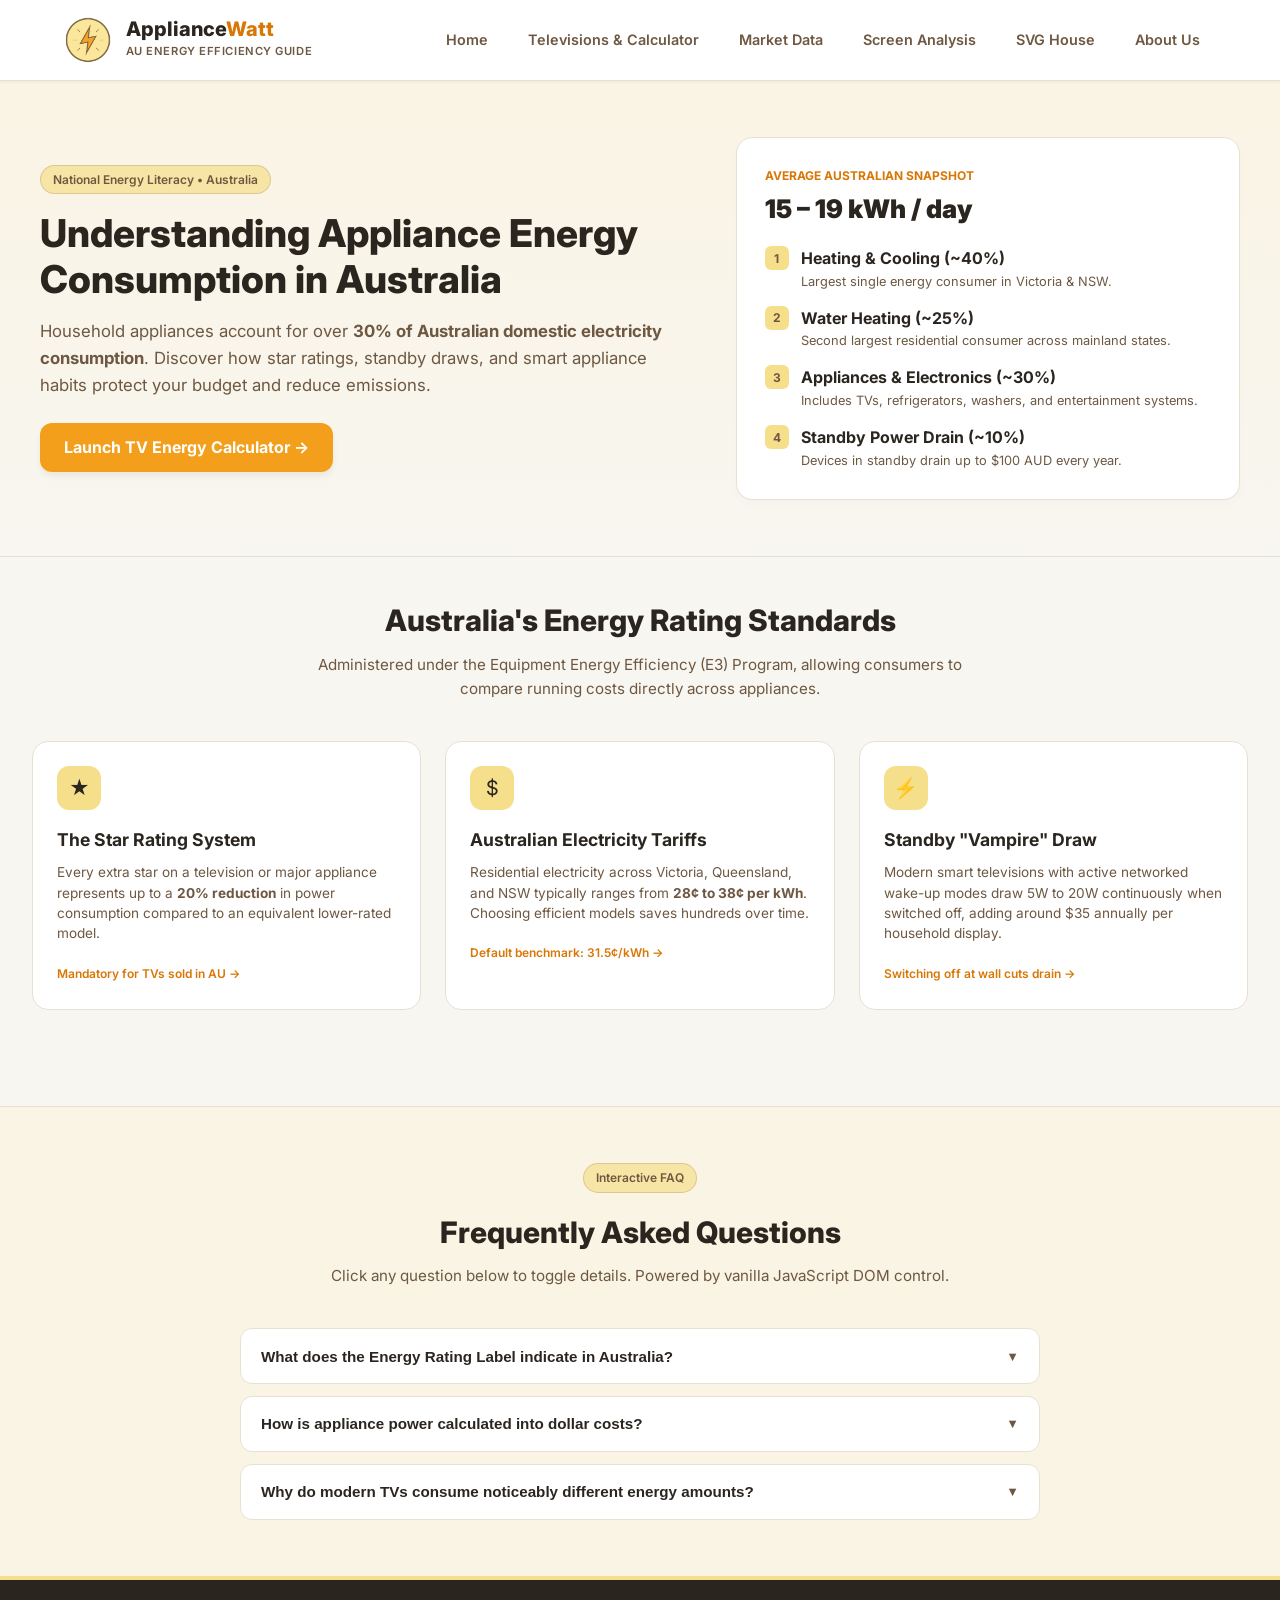
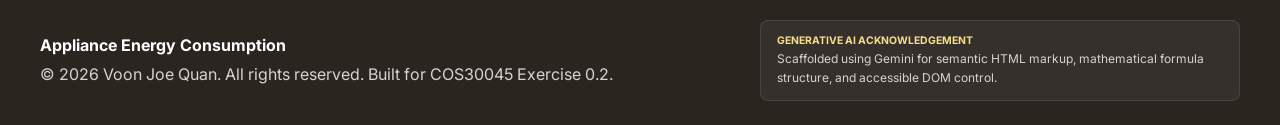
==== commit 59844fa6: "Create dedicated svg-house.html page: Implement side-by-side vector comparisons, annotated coordinat" ====
--- a/Exercise 0.2/energy-webpage-v1/index.html
+++ b/Exercise 0.2/energy-webpage-v1/index.html
@@ -25,8 +25,9 @@
       <ul class="nav-links">
         <li><a href="index.html">Home</a></li>
         <li><a href="televisions.html">Televisions &amp; Calculator</a></li>
-        <li><a href="market-data.html" class="active">Market Data</a></li>
+        <li><a href="market-data.html">Market Data</a></li>
         <li><a href="screen-analysis.html">Screen Analysis</a></li>
+        <li><a href="svg-house.html">SVG House</a></li>
         <li><a href="about.html">About Us</a></li>
       </ul>
     </div>
--- a/Exercise 0.2/energy-webpage-v1/css/styles.css
+++ b/Exercise 0.2/energy-webpage-v1/css/styles.css
@@ -120,9 +120,9 @@
 
 /* Layout Container */
 .container {
-  max-width: 1200px;
+  max-width: 1350px;
   margin: 0 auto;
-  padding: 2.5rem 1.5rem;
+  padding: 2.5rem 2rem;
   flex: 1;
   width: 100%;
 }
@@ -659,4 +659,75 @@
   font-size: 13px;
   font-weight: 700;
   fill: var(--color-dark);
+}
+
+/* Vertical Bar Chart Styles */
+.v-bar-rect {
+  fill: var(--color-amber);
+  cursor: pointer;
+  transition: fill 0.3s ease, filter 0.3s ease;
+}
+
+.v-bar-rect:hover {
+  fill: var(--color-darkamber);
+  filter: drop-shadow(0 -4px 6px rgba(217, 119, 6, 0.25)); /* Shadow projects upward */
+}
+
+.axis-text {
+  font-family: 'Inter', sans-serif;
+  font-size: 12px;
+  color: var(--color-brown);
+}
+
+/* --- Executive Dashboard Polish --- */
+.dashboard-grid-top {
+  display: grid;
+  grid-template-columns: 1fr 1fr;
+  gap: 2rem;
+  margin-bottom: 2rem;
+}
+
+@media (max-width: 950px) {
+  .dashboard-grid-top {
+    grid-template-columns: 1fr;
+  }
+}
+
+.dashboard-card, .dashboard-card-full {
+  background: #FFFFFF;
+  border: 1px solid var(--color-border);
+  border-radius: 18px;
+  padding: 2rem;
+  display: flex;
+  flex-direction: column;
+  justify-content: space-between;
+  box-shadow: 0 4px 15px rgba(43, 37, 32, 0.03);
+  transition: transform 0.3s ease, border-color 0.3s ease, box-shadow 0.3s ease;
+}
+
+.dashboard-card:hover, .dashboard-card-full:hover {
+  border-color: var(--color-amber);
+  transform: translateY(-3px);
+  box-shadow: 0 8px 25px rgba(217, 119, 6, 0.08);
+}
+
+.dashboard-card-full {
+  margin-bottom: 3.5rem;
+}
+
+.card-commentary {
+  margin-top: 1.75rem;
+  padding-top: 1.25rem;
+  border-top: 1px dashed var(--color-border);
+  font-size: 0.85rem;
+  color: var(--color-brown);
+  line-height: 1.6;
+}
+
+/* Ensure D3 SVG charts scale perfectly inside cards */
+.dashboard-card .responsive-svg-container,
+.dashboard-card-full .responsive-svg-container {
+  width: 100%;
+  height: auto;
+  margin: 0.5rem auto 0 auto;
 }
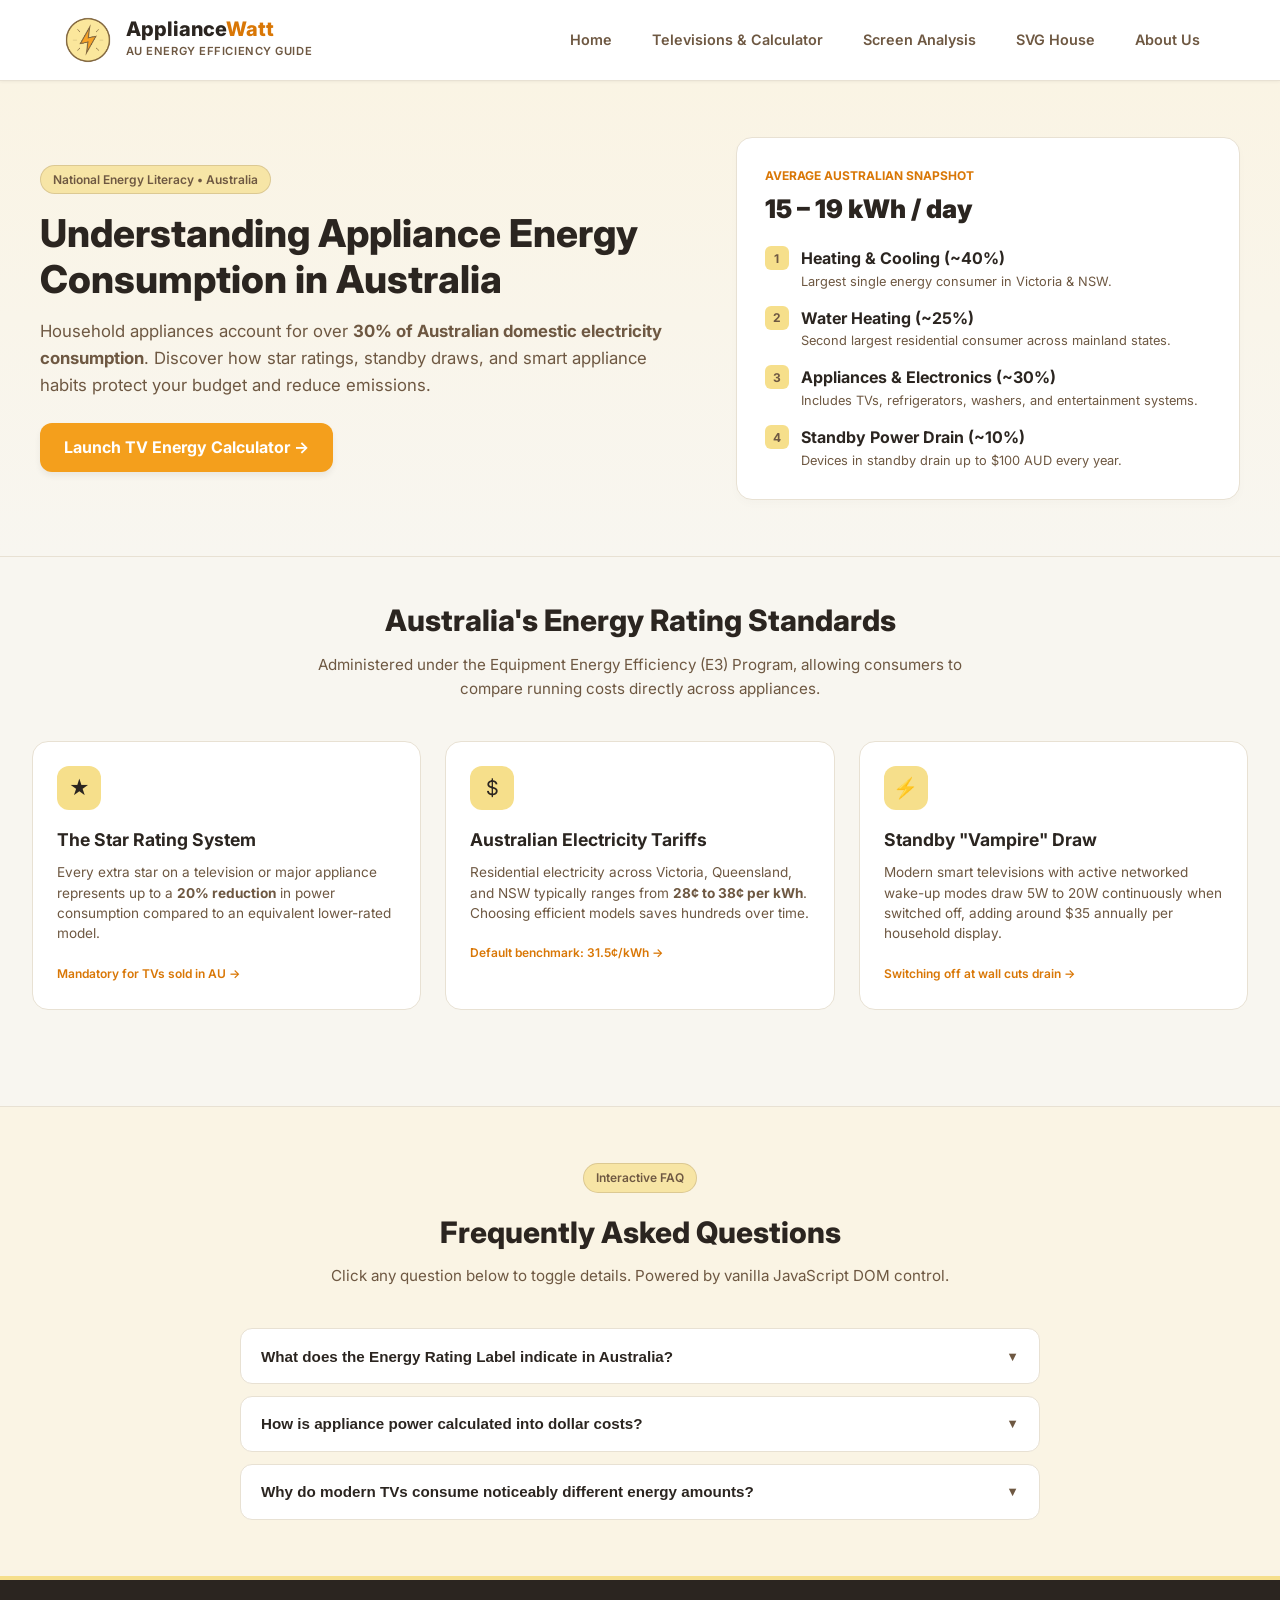
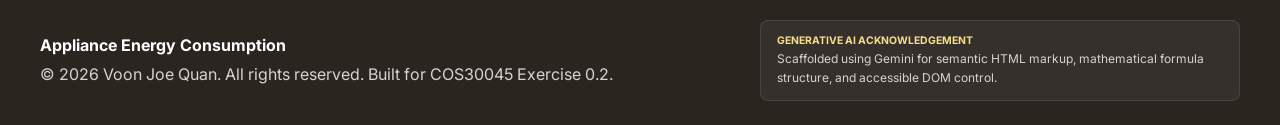
==== commit 307f5852: "Refactor screen-analysis: Separate inline styles into CSS and complete HTML layout cleanup" ====
--- a/Exercise 0.2/energy-webpage-v1/index.html
+++ b/Exercise 0.2/energy-webpage-v1/index.html
@@ -25,7 +25,6 @@
       <ul class="nav-links">
         <li><a href="index.html">Home</a></li>
         <li><a href="televisions.html">Televisions &amp; Calculator</a></li>
-        <li><a href="market-data.html">Market Data</a></li>
         <li><a href="screen-analysis.html">Screen Analysis</a></li>
         <li><a href="svg-house.html">SVG House</a></li>
         <li><a href="about.html">About Us</a></li>
--- a/Exercise 0.2/energy-webpage-v1/css/styles.css
+++ b/Exercise 0.2/energy-webpage-v1/css/styles.css
@@ -730,4 +730,63 @@
   width: 100%;
   height: auto;
   margin: 0.5rem auto 0 auto;
+}
+
+/* --- Page-Specific Helpers for Screen Analysis --- */
+.dashboard-header-wrapper {
+  margin-bottom: 3rem;
+  text-align: center;
+  max-width: 750px;
+  margin-left: auto;
+  margin-right: auto;
+}
+
+.dashboard-title {
+  font-size: 2.5rem;
+  font-weight: 900;
+  color: var(--color-dark);
+  margin-bottom: 0.5rem;
+  letter-spacing: -0.02em;
+}
+
+.dashboard-subtitle {
+  font-size: 1.15rem;
+  font-weight: 700;
+  color: var(--color-darkamber);
+  margin-bottom: 0.75rem;
+}
+
+.dashboard-desc {
+  font-size: 0.95rem;
+  color: var(--color-brown);
+  line-height: 1.6;
+}
+
+.card-top-row {
+  display: flex;
+  justify-content: space-between;
+  align-items: flex-start;
+  margin-bottom: 0.75rem;
+}
+
+.card-heading {
+  font-size: 1.15rem;
+  font-weight: 800;
+  color: var(--color-dark);
+}
+
+.card-subtext {
+  font-size: 0.8rem;
+  color: var(--color-brown);
+}
+
+.card-badge-pill {
+  font-size: 0.65rem;
+  font-weight: 700;
+  background: var(--bg-pale);
+  color: var(--color-darkamber);
+  padding: 0.25rem 0.6rem;
+  border-radius: 6px;
+  border: 1px solid var(--color-yellow);
+  white-space: nowrap;
 }
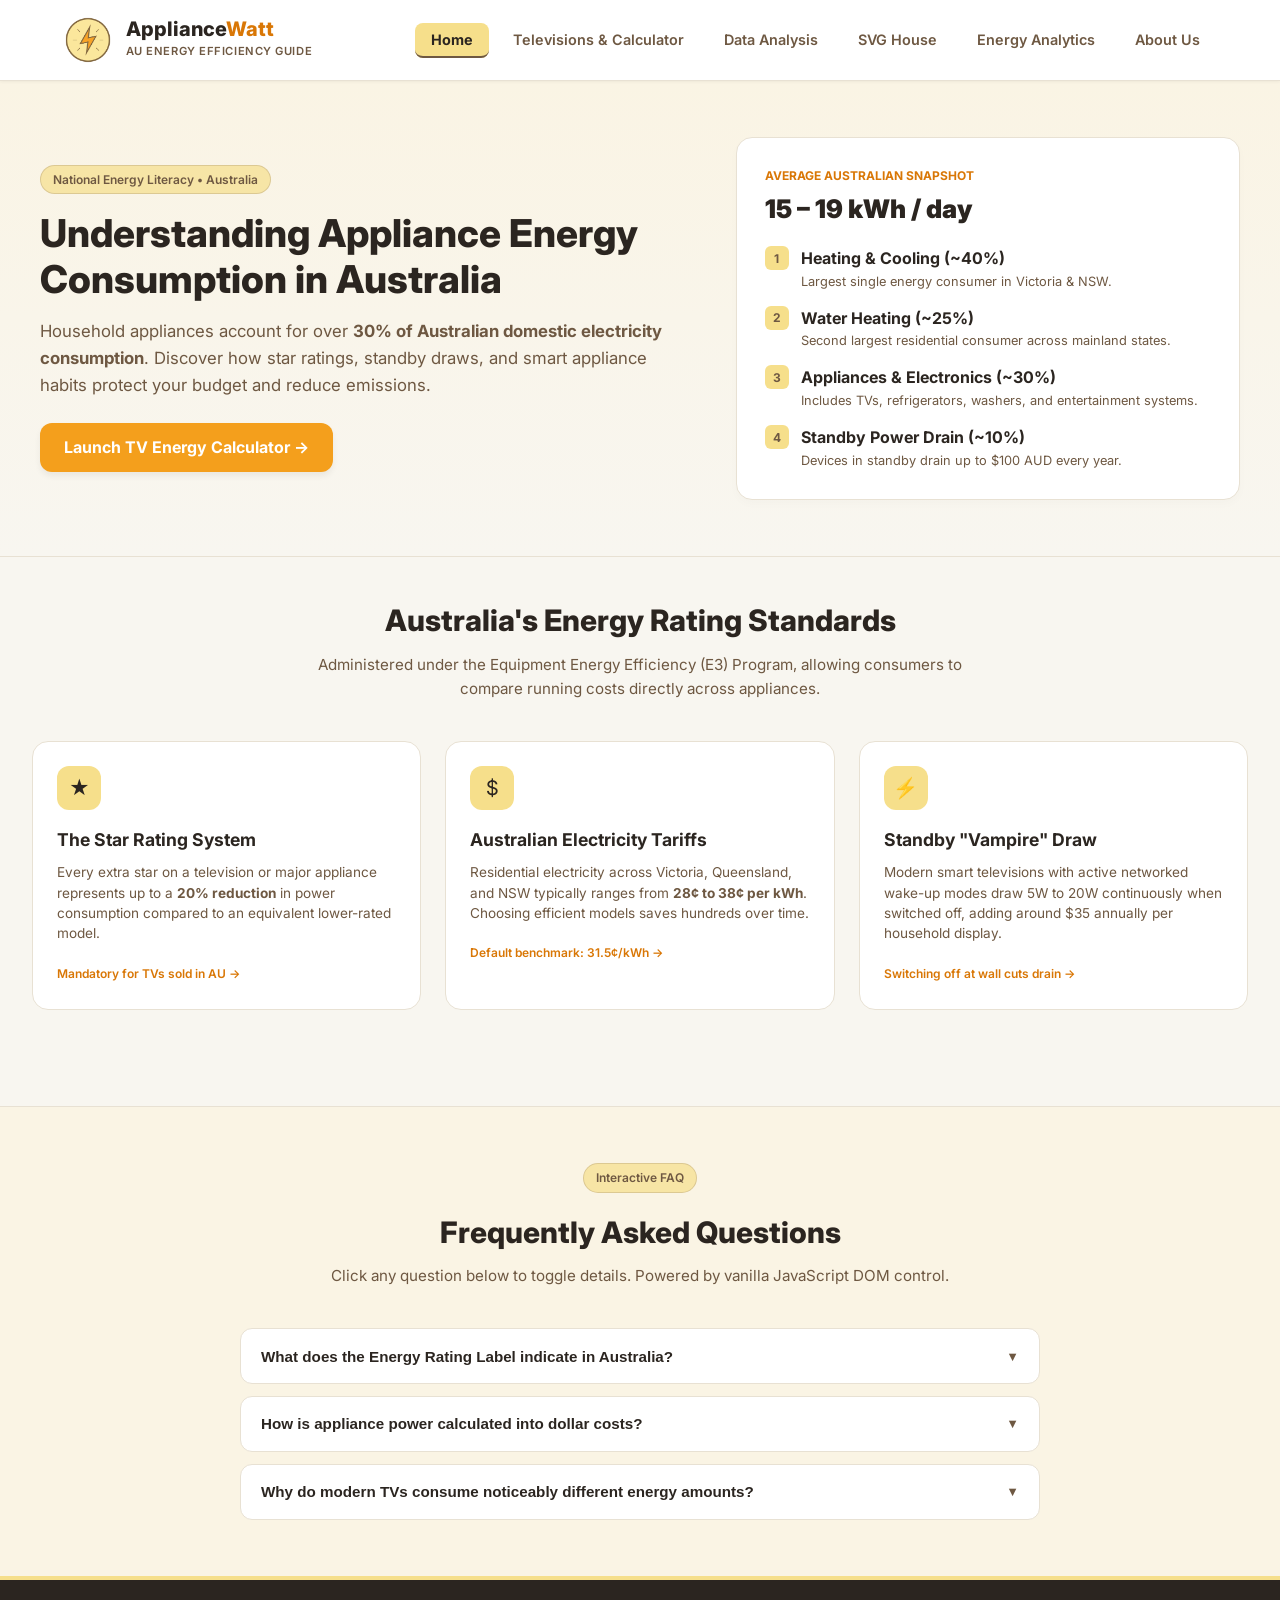
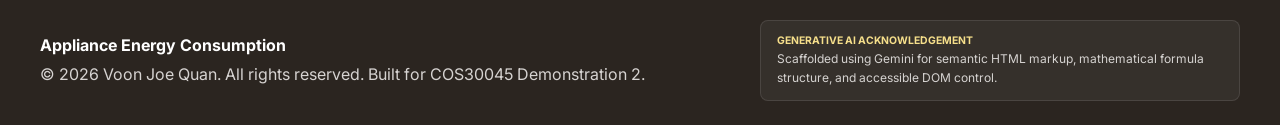
==== commit 61f7209f: "Complete Interactive Histogram & Scatterplot Suite, and webpage adjustment  (Layout, Design, and so " ====
--- a/Exercise 0.2/energy-webpage-v1/index.html
+++ b/Exercise 0.2/energy-webpage-v1/index.html
@@ -23,10 +23,11 @@
         </div>
       </a>
       <ul class="nav-links">
-        <li><a href="index.html">Home</a></li>
+        <li><a href="index.html" class="active">Home</a></li>
         <li><a href="televisions.html">Televisions &amp; Calculator</a></li>
-        <li><a href="screen-analysis.html">Screen Analysis</a></li>
+        <li><a href="screen-analysis.html">Data Analysis</a></li>
         <li><a href="svg-house.html">SVG House</a></li>
+        <li><a href="histogram.html">Energy Analytics</a></li>
         <li><a href="about.html">About Us</a></li>
       </ul>
     </div>
@@ -161,7 +162,7 @@
     <div class="footer-inner">
       <div>
         <div class="footer-brand">Appliance Energy Consumption</div>
-        <p>&copy; <span id="currentYear">2026</span> Voon Joe Quan. All rights reserved. Built for COS30045 Exercise 0.2.</p>
+        <p>&copy; <span id="currentYear">2026</span> Voon Joe Quan. All rights reserved. Built for COS30045 Demonstration 2.</p>
       </div>
       <div class="genai-box">
         <span class="genai-title">Generative AI Acknowledgement</span>
--- a/Exercise 0.2/energy-webpage-v1/css/styles.css
+++ b/Exercise 0.2/energy-webpage-v1/css/styles.css
@@ -789,4 +789,304 @@
   border-radius: 6px;
   border: 1px solid var(--color-yellow);
   white-space: nowrap;
+}
+
+/* --- Page-Specific Helpers for SVG House Suite --- */
+.svg-section-title {
+  font-size: 1.5rem;
+  font-weight: 800;
+  color: var(--color-dark);
+  margin: 3.5rem 0 1.5rem 0;
+  display: flex;
+  align-items: center;
+  gap: 0.75rem;
+}
+
+.svg-section-title::after {
+  content: "";
+  flex: 1;
+  height: 1px;
+  background: var(--color-border);
+}
+
+.svg-grid {
+  display: grid;
+  grid-template-columns: repeat(auto-fit, minmax(420px, 1fr));
+  gap: 2rem;
+  margin-bottom: 2.5rem;
+}
+
+@media (max-width: 850px) {
+  .svg-grid {
+    grid-template-columns: 1fr;
+  }
+}
+
+.svg-card {
+  background: #FFFFFF;
+  border: 1px solid var(--color-border);
+  border-radius: 18px;
+  padding: 2rem;
+  box-shadow: 0 4px 15px rgba(43, 37, 32, 0.03);
+  display: flex;
+  flex-direction: column;
+  transition: transform 0.3s ease, border-color 0.3s ease, box-shadow 0.3s ease;
+}
+
+.svg-card:hover {
+  border-color: var(--color-amber);
+  transform: translateY(-3px);
+  box-shadow: 0 8px 25px rgba(217, 119, 6, 0.08);
+}
+
+.svg-card h3 {
+  font-size: 1.15rem;
+  font-weight: 800;
+  color: var(--color-dark);
+  margin-bottom: 0.35rem;
+}
+
+.svg-card p {
+  font-size: 0.85rem;
+  color: var(--color-brown);
+  margin-bottom: 1.25rem;
+}
+
+.svg-media-wrapper {
+  width: 100%;
+  background: #FAF4E4;
+  border-radius: 14px;
+  overflow: hidden;
+  border: 1px solid var(--color-border);
+  display: flex;
+  align-items: center;
+  justify-content: center;
+}
+
+.svg-media-wrapper svg,
+.svg-media-wrapper img {
+  width: 100%;
+  height: auto;
+  display: block;
+}
+
+.coord-table-card {
+  background: #FFFFFF;
+  border: 1px solid var(--color-border);
+  border-radius: 18px;
+  padding: 2rem;
+  box-shadow: 0 4px 15px rgba(43, 37, 32, 0.03);
+  overflow-x: auto;
+  margin-bottom: 4rem;
+}
+
+.coord-table {
+  width: 100%;
+  border-collapse: collapse;
+  font-size: 0.85rem;
+}
+
+.coord-table th, .coord-table td {
+  padding: 0.95rem 1.2rem;
+  text-align: left;
+  border-bottom: 1px solid #f0ede6;
+}
+
+.coord-table thead th {
+  background: var(--bg-pale);
+  color: var(--color-dark);
+  font-weight: 800;
+  text-transform: uppercase;
+  font-size: 0.75rem;
+  letter-spacing: 0.05em;
+}
+
+.coord-table tbody tr {
+  transition: background-color 0.2s ease;
+}
+
+.coord-table tbody tr:hover {
+  background-color: rgba(250, 244, 228, 0.5);
+}
+
+/* --- Base CSS Rules for Histogram & Visualisations --- */
+@import url('https://fonts.googleapis.com/css2?family=Roboto:wght@300;400;500;700&display=swap');
+
+/* Specific container styling for histogram and charts */
+.responsive-svg-container {
+  width: 100%;
+  max-width: 1000px;
+  height: auto; /* Ensure it scales naturally based on viewBox */
+  margin: 0 auto;
+}
+
+@media screen and (max-width: 596px) {
+    .responsive-svg-container {
+        margin-bottom: 20px;
+    }
+}
+
+.axis-label {
+    font-family: 'Roboto', 'Inter', sans-serif;
+    font-size: 14px;
+    fill: var(--color-brown);
+}
+
+/* --- Histogram & Axis Styles --- */
+.axis-label {
+  font-family: 'Inter', sans-serif;
+  font-size: 12px;
+  font-weight: 700;
+  fill: var(--color-brown);
+}
+
+.axis-text {
+  font-family: 'Inter', sans-serif;
+  font-size: 11.5px;
+  font-weight: 600;
+  fill: var(--color-brown);
+}
+
+.y-grid line {
+  stroke: var(--color-border);
+  stroke-dasharray: 4 4;
+}
+
+.y-grid .domain {
+  display: none;
+}
+
+.hist-bar {
+  fill: var(--color-amber);
+  cursor: pointer;
+  transition: fill 0.3s ease, filter 0.3s ease;
+}
+
+.hist-bar:hover {
+  fill: var(--color-darkamber);
+  filter: drop-shadow(0 4px 8px rgba(217, 119, 6, 0.25));
+}
+
+/* --- Filter Buttons styling for Exercise 6.2 --- */
+#filters_screen {
+  display: flex;
+  gap: 0.5rem;
+  margin-bottom: 1.25rem;
+}
+
+#filters_screen button {
+  padding: 0.5rem 1.25rem;
+  background-color: #ffffff;
+  color: var(--color-brown);
+  border: 1px solid var(--color-border);
+  border-radius: 8px;
+  font-family: 'Inter', sans-serif;
+  font-size: 0.85rem;
+  font-weight: 600;
+  cursor: pointer;
+  transition: all 0.2s ease;
+  box-shadow: 0 2px 4px rgba(0,0,0,0.02);
+}
+
+#filters_screen button:hover {
+  background-color: rgba(246, 223, 139, 0.4);
+  border-color: var(--color-amber);
+}
+
+#filters_screen button.active {
+  background-color: var(--color-amber);
+  color: #ffffff;
+  border-color: var(--color-darkamber);
+  font-weight: 700;
+  box-shadow: 0 3px 6px rgba(217, 119, 6, 0.2);
+}
+
+/* --- About Us Page Polish --- */
+.about-header-wrapper {
+  text-align: center;
+  max-width: 850px;
+  margin: 0 auto 3rem;
+}
+
+.about-title {
+  font-size: 2.3rem;
+  font-weight: 900;
+  color: var(--color-dark);
+  margin-bottom: 0.75rem;
+  letter-spacing: -0.02em;
+}
+
+.about-lead {
+  font-size: 1rem;
+  color: var(--color-brown);
+  line-height: 1.7;
+}
+
+.about-layout {
+  margin-bottom: 3.5rem;
+}
+
+.about-objectives-card {
+  background: var(--bg-pale);
+}
+
+.about-card-heading {
+  font-size: 1.15rem;
+  font-weight: 800;
+  color: var(--color-dark);
+  margin-bottom: 0.75rem;
+}
+
+.about-card-desc {
+  font-size: 0.85rem;
+  color: var(--color-brown);
+  margin-bottom: 0.75rem;
+}
+
+.about-list {
+  padding-left: 1.25rem;
+  font-size: 0.85rem;
+  line-height: 1.9;
+  color: var(--color-dark);
+}
+
+.about-details {
+  font-size: 0.88rem;
+  line-height: 2.3;
+  color: var(--color-brown);
+}
+
+.about-details code {
+  background: var(--bg-pale);
+  padding: 0.15rem 0.4rem;
+  border-radius: 4px;
+  color: var(--color-darkamber);
+  font-weight: 600;
+}
+
+.about-references-section {
+  border-top: 1px solid var(--color-border);
+  padding-top: 2.5rem;
+  margin-top: 2rem;
+}
+
+.about-section-heading {
+  font-size: 1.3rem;
+  font-weight: 800;
+  color: var(--color-dark);
+  margin-bottom: 1.5rem;
+}
+
+.ref-title {
+  display: block;
+  font-weight: 700;
+  color: var(--color-dark);
+  margin-bottom: 0.4rem;
+}
+
+.ref-desc {
+  font-size: 0.85rem;
+  color: var(--color-brown);
+  line-height: 1.5;
+  margin-top: 0;
 }
